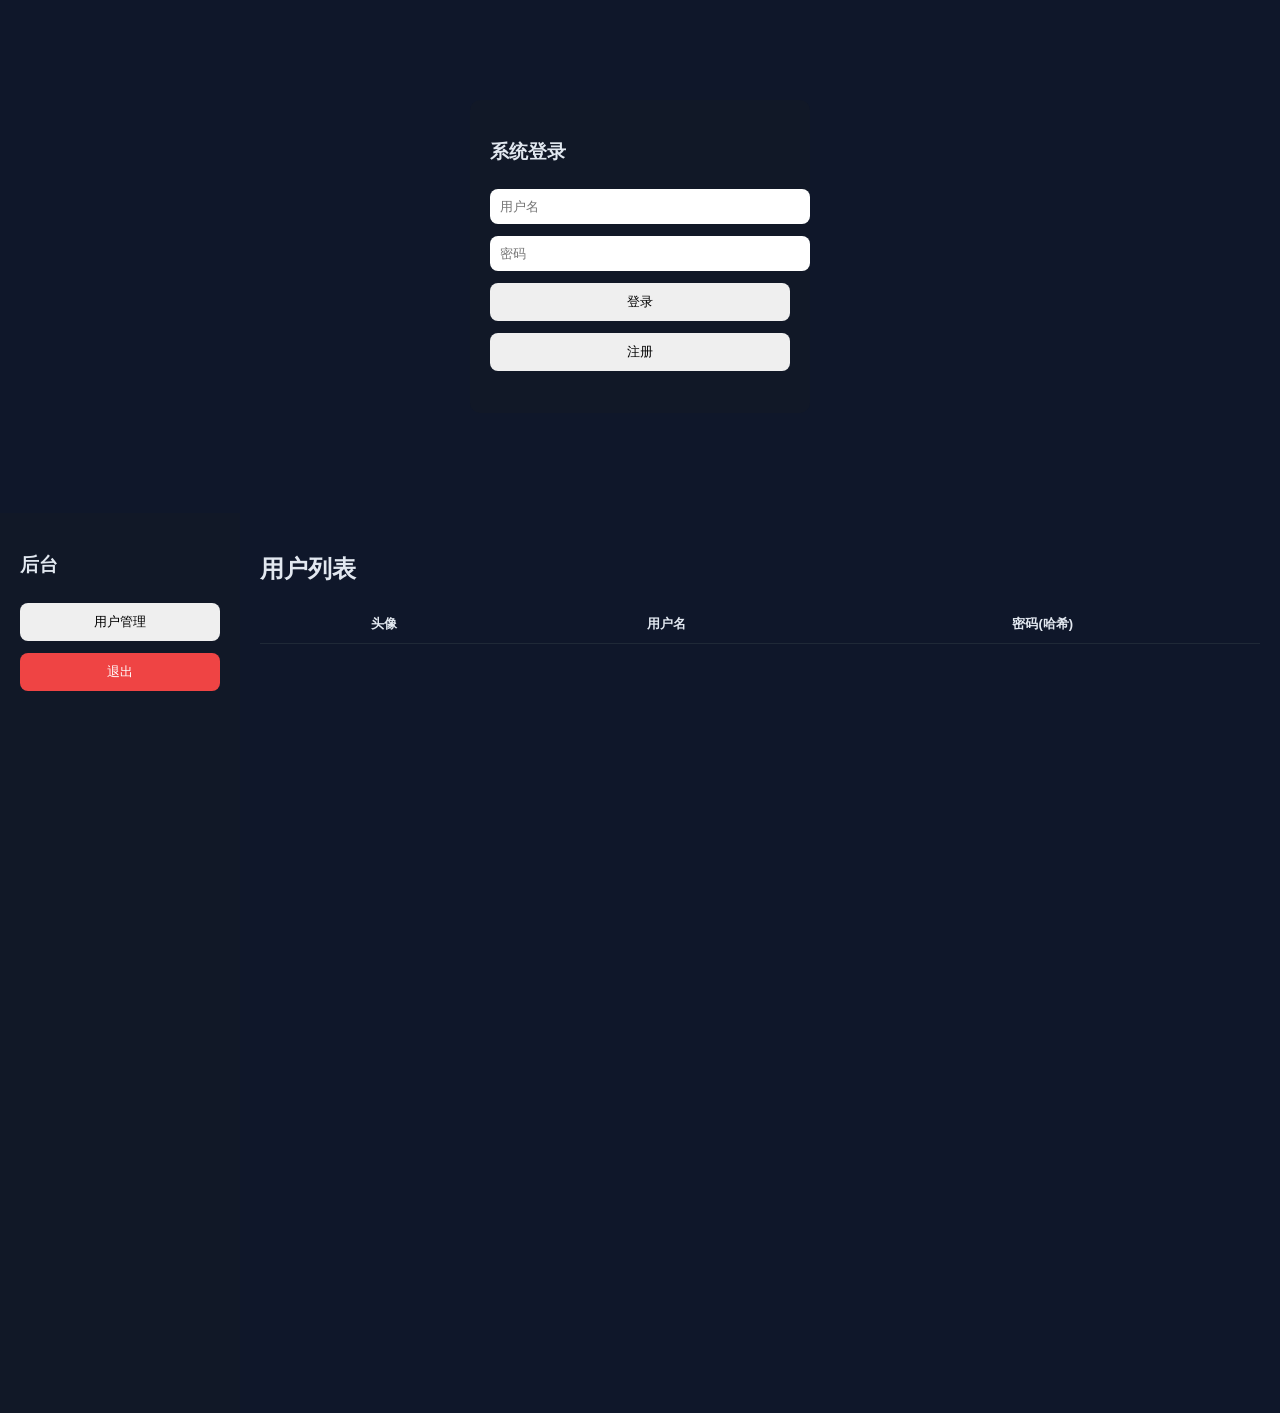
==== index.html @ eab83eaa "Update index.html" ====
<!DOCTYPE html>
<html lang="zh">
<head>
<meta charset="UTF-8">
<meta name="viewport" content="width=device-width, initial-scale=1.0">
<title>留白3.0</title>

<style>
body{
  margin:0;
  font-family: Arial;
  background:#0f172a;
  color:#e2e8f0;
}

.hidden{display:none;}

/* 登录 */
#loginBox{
  width:300px;
  margin:100px auto;
  background:#111827;
  padding:20px;
  border-radius:10px;
}

input,button{
  width:100%;
  padding:10px;
  margin:6px 0;
  border-radius:8px;
  border:none;
}

.primary{background:#3b82f6;color:#fff;cursor:pointer;}
.danger{background:#ef4444;color:#fff;cursor:pointer;}

/* 用户端 */
#userApp{
  text-align:center;
  padding:40px;
}

.avatar{
  width:80px;
  height:80px;
  border-radius:50%;
}

/* 后台 */
#adminApp{
  display:flex;
  height:100vh;
}

.sidebar{
  width:200px;
  background:#111827;
  padding:20px;
}

.main{
  flex:1;
  padding:20px;
  overflow:auto;
}

.table{
  width:100%;
  border-collapse:collapse;
}

.table th,.table td{
  padding:10px;
  border-bottom:1px solid #1f2937;
  font-size:13px;
}

.avatar-sm{
  width:30px;
  height:30px;
  border-radius:50%;
}

</style>
</head>
<body>

<!-- 登录 -->
<div id="loginBox">
  <h3>系统登录</h3>
  <input id="user" placeholder="用户名">
	<input id="pass" placeholder="密码">

	<button onclick="login()">登录</button>
	<button onclick="register()">注册</button>

	<p id="msg"></p>

	<script src="script.js"></script>
  <div id="msg"></div>
</div>

<!-- 用户端 -->
<div id="userApp" class="hidden">
  <img id="uAvatar" class="avatar">
  <h2 id="uName"></h2>
  <input type="file" id="avatarFile">

<button onclick="uploadAvatar()" style="
  width:100%;
  padding:10px;
  margin-top:8px;
  background:#22c55e;
  color:white;
  border:none;
  border-radius:8px;
">
上传头像
</button>
  <button class="danger" onclick="logout()">退出登录</button>
</div>

<!-- 管理后台 -->
<div id="adminApp" class="hidden">

  <div class="sidebar">
    <h3>后台</h3>
    <button onclick="loadUsers()">用户管理</button>
    <button class="danger" onclick="logout()">退出</button>
  </div>

  <div class="main">
    <h2>用户列表</h2>
    <table class="table">
      <thead>
        <tr>
          <th>头像</th>
          <th>用户名</th>
          <th>密码(哈希)</th>
        </tr>
      </thead>
      <tbody id="userTable"></tbody>
    </table>
  </div>

</div>

<script>
const API = "https://ceshi03.2750018830.workers.dev";

async function login(){

  const user = document.getElementById("user").value;
  const pass = document.getElementById("pass").value;

  const res = await fetch(API+"/login",{
    method:"POST",
    headers:{"Content-Type":"application/json"},
    body:JSON.stringify({user,pass})
  });

  const data = await res.json();

  if(!data.ok){
    document.getElementById("msg").innerText="登录失败";
    return;
  }

  localStorage.setItem("token",data.token);
  localStorage.setItem("user",data.user);

  route(data.user);
}

function route(user){

  document.getElementById("loginBox").classList.add("hidden");

  if(user === "admin"){
    document.getElementById("adminApp").classList.remove("hidden");
    loadUsers();
  }else{
    document.getElementById("userApp").classList.remove("hidden");
    document.getElementById("uName").innerText = user;
    document.getElementById("uAvatar").src = "https://api.dicebear.com/7.x/identicon/svg?seed="+user;
  }
}

async function loadUsers(){

  const res = await fetch(API+"/admin/users",{
    headers:{"Authorization":localStorage.getItem("token")}
  });

  const data = await res.json();

  if(!data.ok) return;

  document.getElementById("userTable").innerHTML = data.users.map(u=>`
    <tr>
      <td><img class='avatar-sm' src='${u.avatar || "https://api.dicebear.com/7.x/identicon/svg?seed="+u.username}'></td>
      <td>${u.username}</td>
      <td>${u.password}</td>
    </tr>
  `).join("");
}

function register(){
  alert("调用注册接口即可（可自行补全）");
}

function logout(){
  localStorage.clear();
  location.reload();
}

// 自动登录
window.onload = ()=>{
  const user = localStorage.getItem("user");
  const token = localStorage.getItem("token");

  if(user && token){
    route(user);
  }
};

</script>

</body>
</html>
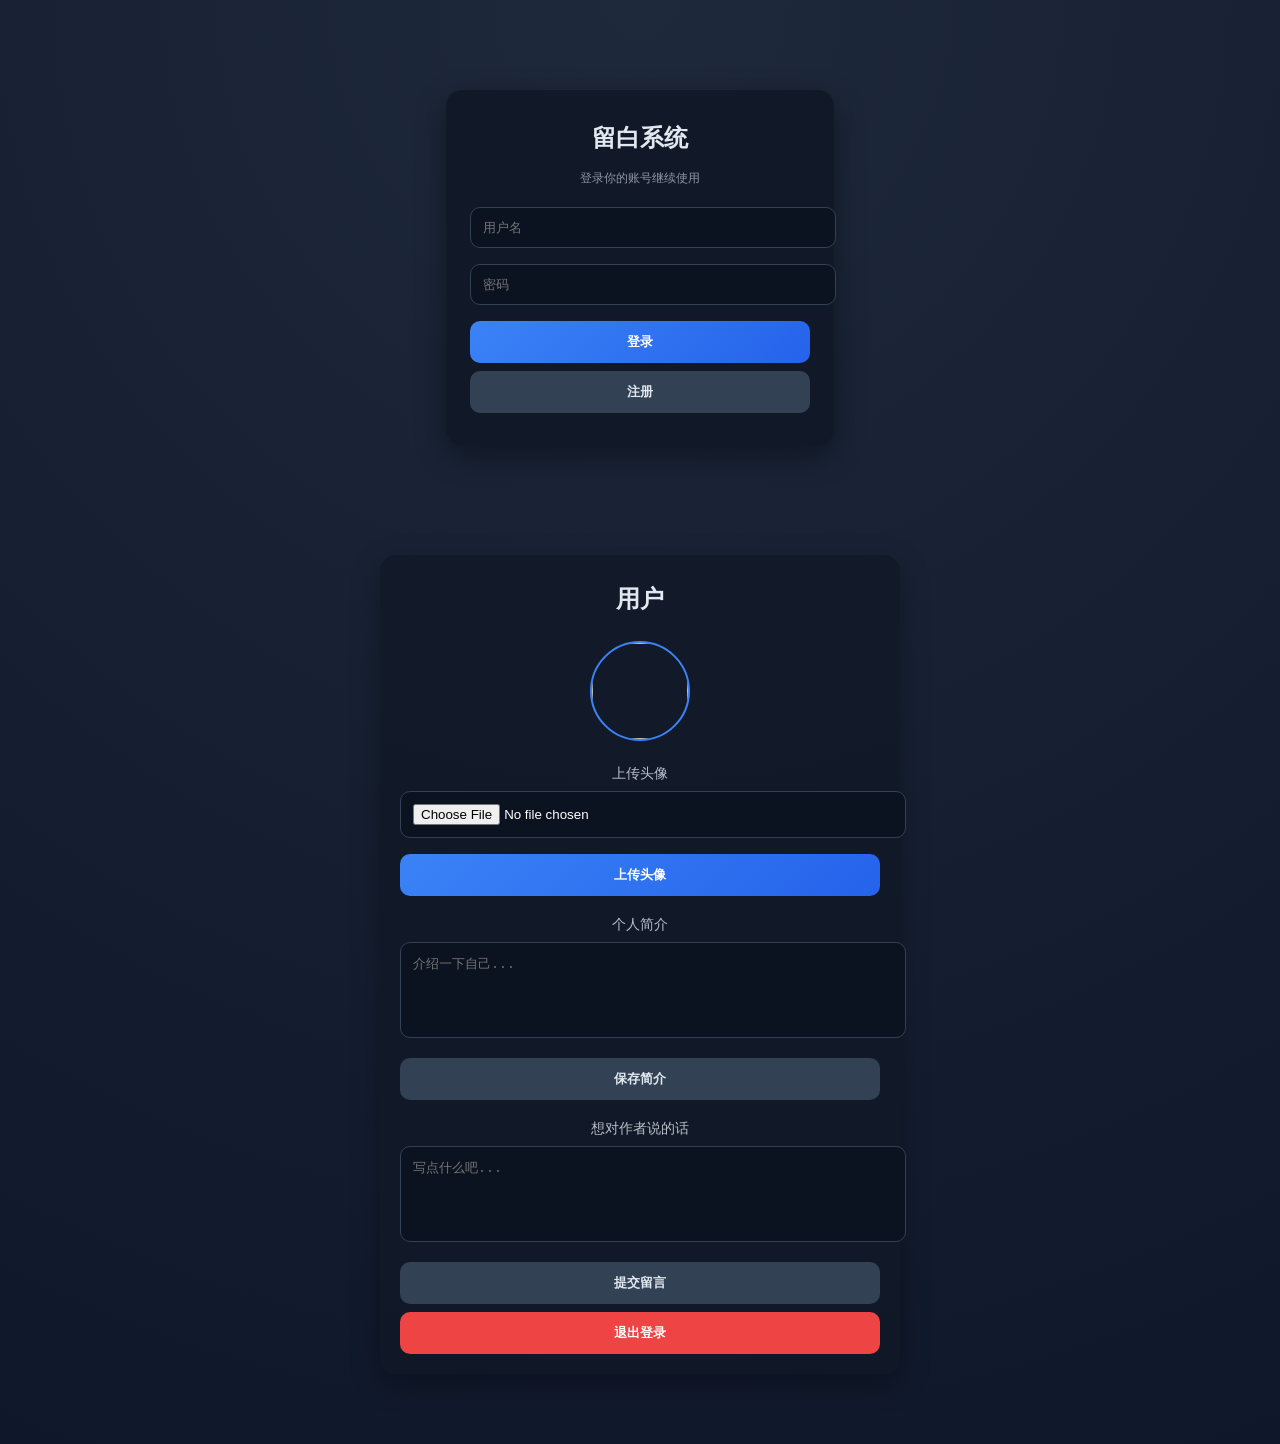
==== commit ac2c158b: "Update index.html" ====
--- a/index.html
+++ b/index.html
@@ -3,229 +3,165 @@
 <head>
 <meta charset="UTF-8">
 <meta name="viewport" content="width=device-width, initial-scale=1.0">
-<title>留白3.0</title>
+<title>留白系统 V2</title>
 
 <style>
 body{
   margin:0;
-  font-family: Arial;
-  background:#0f172a;
+  font-family: -apple-system, BlinkMacSystemFont, "Segoe UI", Arial;
+  background: radial-gradient(circle at top, #1e293b, #0f172a);
   color:#e2e8f0;
 }
 
-.hidden{display:none;}
-
-/* 登录 */
-#loginBox{
-  width:300px;
-  margin:100px auto;
-  background:#111827;
-  padding:20px;
-  border-radius:10px;
+/* ============ 登录卡片 ============ */
+#authBox{
+  width:340px;
+  margin:90px auto;
+  background:rgba(17,24,39,0.9);
+  padding:24px;
+  border-radius:16px;
+  box-shadow:0 10px 30px rgba(0,0,0,0.4);
+  backdrop-filter: blur(8px);
 }
 
-input,button{
-  width:100%;
-  padding:10px;
-  margin:6px 0;
-  border-radius:8px;
-  border:none;
+h2,h3{
+  margin:8px 0 16px;
+  text-align:center;
 }
 
-.primary{background:#3b82f6;color:#fff;cursor:pointer;}
-.danger{background:#ef4444;color:#fff;cursor:pointer;}
+input,textarea{
+  width:100%;
+  padding:12px;
+  margin:8px 0;
+  border-radius:10px;
+  border:1px solid #334155;
+  background:#0b1220;
+  color:#fff;
+  outline:none;
+}
 
-/* 用户端 */
-#userApp{
+textarea{
+  resize:none;
+  min-height:70px;
+}
+
+button{
+  width:100%;
+  padding:12px;
+  margin-top:8px;
+  border-radius:10px;
+  border:none;
+  cursor:pointer;
+  font-weight:bold;
+}
+
+.primary{
+  background:linear-gradient(135deg,#3b82f6,#2563eb);
+  color:white;
+}
+
+.secondary{
+  background:#334155;
+  color:#e2e8f0;
+}
+
+.danger{
+  background:#ef4444;
+  color:white;
+}
+
+/* ============ 用户主页 ============ */
+#userPage{
+  max-width:520px;
+  margin:50px auto;
   text-align:center;
-  padding:40px;
+  padding:20px;
+}
+
+.card{
+  background:rgba(17,24,39,0.8);
+  padding:20px;
+  border-radius:16px;
+  box-shadow:0 10px 30px rgba(0,0,0,0.3);
 }
 
 .avatar{
-  width:80px;
-  height:80px;
+  width:96px;
+  height:96px;
   border-radius:50%;
+  object-fit:cover;
+  border:2px solid #3b82f6;
+  margin-top:10px;
 }
 
-/* 后台 */
-#adminApp{
-  display:flex;
-  height:100vh;
+.section-title{
+  margin-top:20px;
+  font-size:14px;
+  opacity:0.8;
 }
 
-.sidebar{
-  width:200px;
-  background:#111827;
-  padding:20px;
+button:hover{
+  opacity:0.9;
 }
 
-.main{
-  flex:1;
-  padding:20px;
-  overflow:auto;
-}
-
-.table{
-  width:100%;
-  border-collapse:collapse;
-}
-
-.table th,.table td{
-  padding:10px;
-  border-bottom:1px solid #1f2937;
+/* 小提示 */
+#msg{
   font-size:13px;
-}
-
-.avatar-sm{
-  width:30px;
-  height:30px;
-  border-radius:50%;
+  color:#93c5fd;
+  text-align:center;
+  margin-top:8px;
 }
 
 </style>
 </head>
+
 <body>
 
-<!-- 登录 -->
-<div id="loginBox">
-  <h3>系统登录</h3>
-  <input id="user" placeholder="用户名">
-	<input id="pass" placeholder="密码">
+<!-- ============ 登录区 ============ -->
+<div id="authBox">
 
-	<button onclick="login()">登录</button>
-	<button onclick="register()">注册</button>
+  <h2>留白系统</h2>
+  <p style="text-align:center;font-size:12px;opacity:0.6;">
+    登录你的账号继续使用
+  </p>
 
-	<p id="msg"></p>
+  <input id="username" placeholder="用户名">
+  <input id="password" type="password" placeholder="密码">
 
-	<script src="script.js"></script>
+  <button class="primary" onclick="login()">登录</button>
+  <button class="secondary" onclick="register()">注册</button>
+
   <div id="msg"></div>
 </div>
 
-<!-- 用户端 -->
-<div id="userApp" class="hidden">
-  <img id="uAvatar" class="avatar">
-  <h2 id="uName"></h2>
-  <input type="file" id="avatarFile">
+<!-- ============ 用户主页 ============ -->
+<div id="userPage" class="hidden">
 
-<button onclick="uploadAvatar()" style="
-  width:100%;
-  padding:10px;
-  margin-top:8px;
-  background:#22c55e;
-  color:white;
-  border:none;
-  border-radius:8px;
-">
-上传头像
-</button>
-  <button class="danger" onclick="logout()">退出登录</button>
-</div>
+  <div class="card">
 
-<!-- 管理后台 -->
-<div id="adminApp" class="hidden">
+    <h2 id="name">用户</h2>
 
-  <div class="sidebar">
-    <h3>后台</h3>
-    <button onclick="loadUsers()">用户管理</button>
-    <button class="danger" onclick="logout()">退出</button>
-  </div>
+    <img id="avatar" class="avatar">
 
-  <div class="main">
-    <h2>用户列表</h2>
-    <table class="table">
-      <thead>
-        <tr>
-          <th>头像</th>
-          <th>用户名</th>
-          <th>密码(哈希)</th>
-        </tr>
-      </thead>
-      <tbody id="userTable"></tbody>
-    </table>
+    <div class="section-title">上传头像</div>
+    <input type="file" id="avatarFile">
+    <button class="primary" onclick="uploadAvatar()">上传头像</button>
+
+    <div class="section-title">个人简介</div>
+    <textarea id="bio" placeholder="介绍一下自己..."></textarea>
+    <button class="secondary" onclick="saveBio()">保存简介</button>
+
+    <div class="section-title">想对作者说的话</div>
+    <textarea id="msgToAuthor" placeholder="写点什么吧..."></textarea>
+    <button class="secondary" onclick="saveMsg()">提交留言</button>
+
+    <button class="danger" onclick="logout()">退出登录</button>
+
   </div>
 
 </div>
 
-<script>
-const API = "https://ceshi03.2750018830.workers.dev";
-
-async function login(){
-
-  const user = document.getElementById("user").value;
-  const pass = document.getElementById("pass").value;
-
-  const res = await fetch(API+"/login",{
-    method:"POST",
-    headers:{"Content-Type":"application/json"},
-    body:JSON.stringify({user,pass})
-  });
-
-  const data = await res.json();
-
-  if(!data.ok){
-    document.getElementById("msg").innerText="登录失败";
-    return;
-  }
-
-  localStorage.setItem("token",data.token);
-  localStorage.setItem("user",data.user);
-
-  route(data.user);
-}
-
-function route(user){
-
-  document.getElementById("loginBox").classList.add("hidden");
-
-  if(user === "admin"){
-    document.getElementById("adminApp").classList.remove("hidden");
-    loadUsers();
-  }else{
-    document.getElementById("userApp").classList.remove("hidden");
-    document.getElementById("uName").innerText = user;
-    document.getElementById("uAvatar").src = "https://api.dicebear.com/7.x/identicon/svg?seed="+user;
-  }
-}
-
-async function loadUsers(){
-
-  const res = await fetch(API+"/admin/users",{
-    headers:{"Authorization":localStorage.getItem("token")}
-  });
-
-  const data = await res.json();
-
-  if(!data.ok) return;
-
-  document.getElementById("userTable").innerHTML = data.users.map(u=>`
-    <tr>
-      <td><img class='avatar-sm' src='${u.avatar || "https://api.dicebear.com/7.x/identicon/svg?seed="+u.username}'></td>
-      <td>${u.username}</td>
-      <td>${u.password}</td>
-    </tr>
-  `).join("");
-}
-
-function register(){
-  alert("调用注册接口即可（可自行补全）");
-}
-
-function logout(){
-  localStorage.clear();
-  location.reload();
-}
-
-// 自动登录
-window.onload = ()=>{
-  const user = localStorage.getItem("user");
-  const token = localStorage.getItem("token");
-
-  if(user && token){
-    route(user);
-  }
-};
-
-</script>
+<script src="script.js"></script>
 
 </body>
 </html>
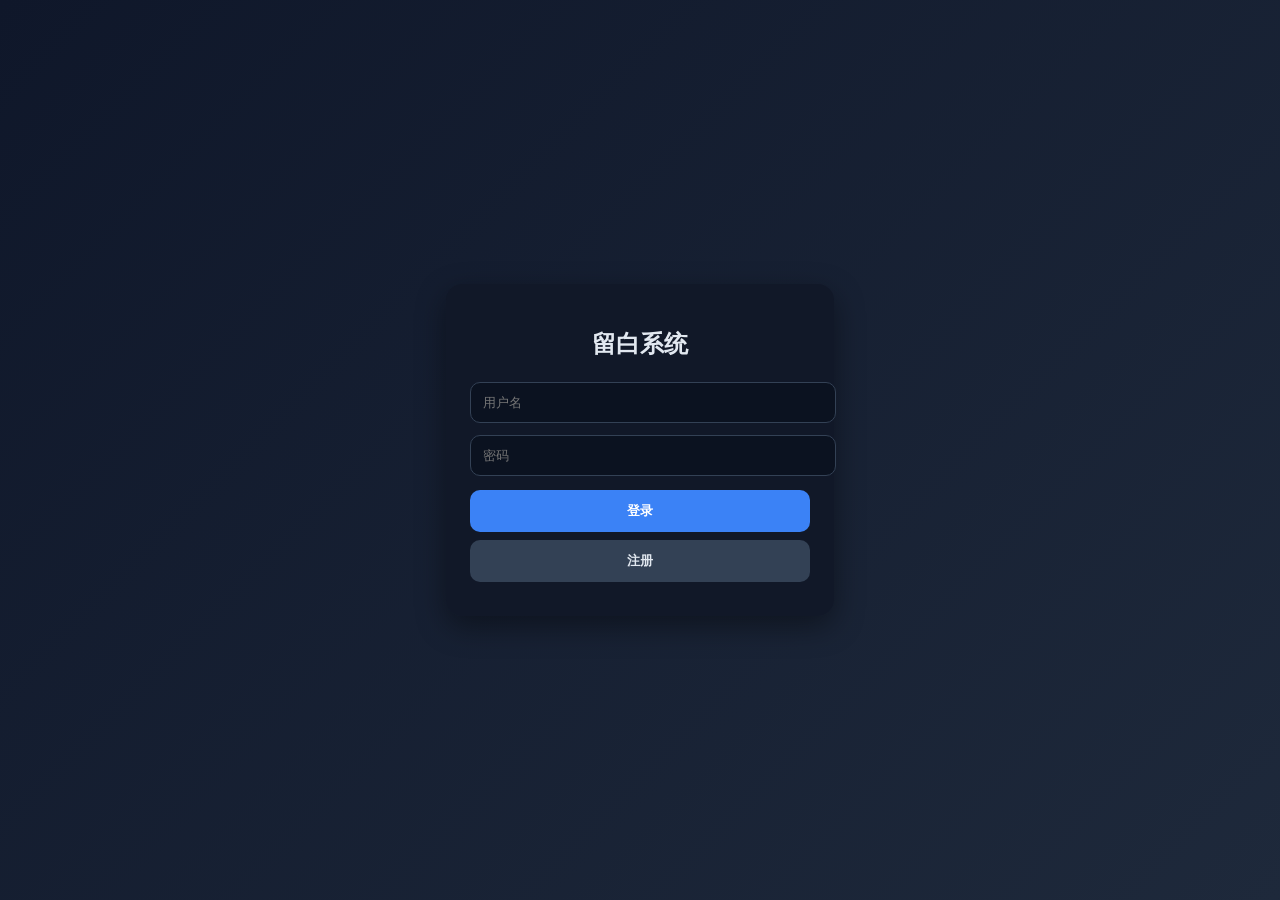
==== commit f4f67a2d: "Update index.html" ====
--- a/index.html
+++ b/index.html
@@ -3,36 +3,37 @@
 <head>
 <meta charset="UTF-8">
 <meta name="viewport" content="width=device-width, initial-scale=1.0">
-<title>留白系统 V2</title>
+<title>这是一个网站- 登录</title>
 
 <style>
 body{
   margin:0;
-  font-family: -apple-system, BlinkMacSystemFont, "Segoe UI", Arial;
-  background: radial-gradient(circle at top, #1e293b, #0f172a);
+  font-family: Arial;
+  background: linear-gradient(135deg,#0f172a,#1e293b);
   color:#e2e8f0;
+  height:100vh;
+  display:flex;
+  align-items:center;
+  justify-content:center;
 }
 
-/* ============ 登录卡片 ============ */
-#authBox{
+.box{
   width:340px;
-  margin:90px auto;
   background:rgba(17,24,39,0.9);
   padding:24px;
   border-radius:16px;
   box-shadow:0 10px 30px rgba(0,0,0,0.4);
-  backdrop-filter: blur(8px);
 }
 
-h2,h3{
-  margin:8px 0 16px;
+h2{
   text-align:center;
+  margin-bottom:16px;
 }
 
-input,textarea{
+input{
   width:100%;
   padding:12px;
-  margin:8px 0;
+  margin:6px 0;
   border-radius:10px;
   border:1px solid #334155;
   background:#0b1220;
@@ -40,23 +41,18 @@
   outline:none;
 }
 
-textarea{
-  resize:none;
-  min-height:70px;
-}
-
 button{
   width:100%;
   padding:12px;
   margin-top:8px;
+  border:none;
   border-radius:10px;
-  border:none;
   cursor:pointer;
   font-weight:bold;
 }
 
 .primary{
-  background:linear-gradient(135deg,#3b82f6,#2563eb);
+  background:#3b82f6;
   color:white;
 }
 
@@ -65,103 +61,116 @@
   color:#e2e8f0;
 }
 
-.danger{
-  background:#ef4444;
-  color:white;
+#msg{
+  text-align:center;
+  font-size:13px;
+  margin-top:10px;
+  color:#93c5fd;
 }
-
-/* ============ 用户主页 ============ */
-#userPage{
-  max-width:520px;
-  margin:50px auto;
-  text-align:center;
-  padding:20px;
-}
-
-.card{
-  background:rgba(17,24,39,0.8);
-  padding:20px;
-  border-radius:16px;
-  box-shadow:0 10px 30px rgba(0,0,0,0.3);
-}
-
-.avatar{
-  width:96px;
-  height:96px;
-  border-radius:50%;
-  object-fit:cover;
-  border:2px solid #3b82f6;
-  margin-top:10px;
-}
-
-.section-title{
-  margin-top:20px;
-  font-size:14px;
-  opacity:0.8;
-}
-
-button:hover{
-  opacity:0.9;
-}
-
-/* 小提示 */
-#msg{
-  font-size:13px;
-  color:#93c5fd;
-  text-align:center;
-  margin-top:8px;
-}
-
 </style>
 </head>
 
 <body>
 
-<!-- ============ 登录区 ============ -->
-<div id="authBox">
+<div class="box">
 
   <h2>留白系统</h2>
-  <p style="text-align:center;font-size:12px;opacity:0.6;">
-    登录你的账号继续使用
-  </p>
 
-  <input id="username" placeholder="用户名">
-  <input id="password" type="password" placeholder="密码">
+  <input id="u" placeholder="用户名">
+  <input id="p" type="password" placeholder="密码">
 
   <button class="primary" onclick="login()">登录</button>
   <button class="secondary" onclick="register()">注册</button>
 
   <div id="msg"></div>
-</div>
-
-<!-- ============ 用户主页 ============ -->
-<div id="userPage" class="hidden">
-
-  <div class="card">
-
-    <h2 id="name">用户</h2>
-
-    <img id="avatar" class="avatar">
-
-    <div class="section-title">上传头像</div>
-    <input type="file" id="avatarFile">
-    <button class="primary" onclick="uploadAvatar()">上传头像</button>
-
-    <div class="section-title">个人简介</div>
-    <textarea id="bio" placeholder="介绍一下自己..."></textarea>
-    <button class="secondary" onclick="saveBio()">保存简介</button>
-
-    <div class="section-title">想对作者说的话</div>
-    <textarea id="msgToAuthor" placeholder="写点什么吧..."></textarea>
-    <button class="secondary" onclick="saveMsg()">提交留言</button>
-
-    <button class="danger" onclick="logout()">退出登录</button>
-
-  </div>
 
 </div>
 
-<script src="script.js"></script>
+<script>
+const API = "/";
+
+
+// ================= 注册 =================
+async function register(){
+
+  const user = u.value.trim();
+  const pass = p.value.trim();
+
+  if(!user || !pass){
+    msg.innerText = "不能为空";
+    return;
+  }
+
+  const res = await fetch(API+"register",{
+    method:"POST",
+    headers:{"Content-Type":"application/json"},
+    body:JSON.stringify({user,pass})
+  });
+
+  const d = await res.json();
+
+  msg.innerText = d.ok ? "注册成功" : (d.msg || "失败");
+}
+
+
+// ================= 登录 =================
+async function login(){
+
+  const user = u.value.trim();
+  const pass = p.value.trim();
+
+  const res = await fetch(API+"login",{
+    method:"POST",
+    headers:{"Content-Type":"application/json"},
+    body:JSON.stringify({user,pass})
+  });
+
+  const d = await res.json();
+
+  if(!d.ok){
+    msg.innerText = "登录失败";
+    return;
+  }
+
+  localStorage.setItem("token", d.token);
+  localStorage.setItem("user", d.user);
+
+  // 分流
+  if(d.user === "admin"){
+    location.href = "/admin";
+  }else{
+    location.href = "/user";
+  }
+}
+
+
+// ================= 自动登录 =================
+window.onload = async () => {
+
+  const token = localStorage.getItem("token");
+  const user = localStorage.getItem("user");
+
+  if(!token || !user) return;
+
+  const res = await fetch(API+"me",{
+    headers:{Authorization:token}
+  });
+
+  const d = await res.json();
+
+  if(!d.ok){
+    localStorage.clear();
+    return;
+  }
+
+  if(user === "admin"){
+    location.href = "/admin";
+  }else{
+    location.href = "/user";
+  }
+};
+
+</script>
 
 </body>
 </html>
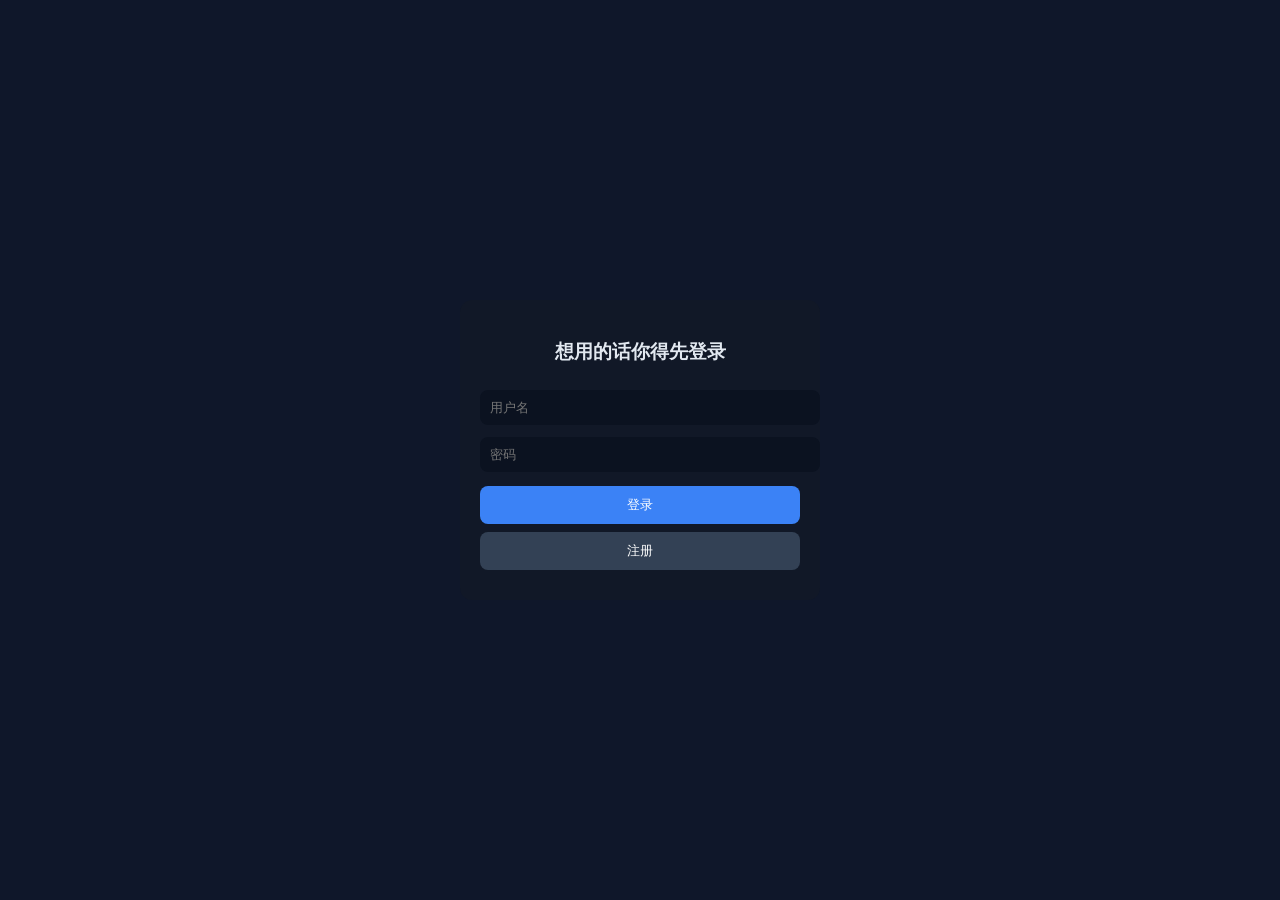
==== commit 8fcebac9: "Update index.html" ====
--- a/index.html
+++ b/index.html
@@ -3,68 +3,53 @@
 <head>
 <meta charset="UTF-8">
 <meta name="viewport" content="width=device-width, initial-scale=1.0">
-<title>这是一个网站- 登录</title>
+<title>这是一个网站</title>
 
 <style>
 body{
   margin:0;
-  font-family: Arial;
-  background: linear-gradient(135deg,#0f172a,#1e293b);
+  font-family:Arial;
+  background:#0f172a;
   color:#e2e8f0;
+  display:flex;
+  justify-content:center;
+  align-items:center;
   height:100vh;
-  display:flex;
-  align-items:center;
-  justify-content:center;
 }
 
 .box{
-  width:340px;
-  background:rgba(17,24,39,0.9);
-  padding:24px;
-  border-radius:16px;
-  box-shadow:0 10px 30px rgba(0,0,0,0.4);
-}
-
-h2{
-  text-align:center;
-  margin-bottom:16px;
+  width:320px;
+  background:#111827;
+  padding:20px;
+  border-radius:12px;
 }
 
 input{
   width:100%;
-  padding:12px;
+  padding:10px;
   margin:6px 0;
-  border-radius:10px;
-  border:1px solid #334155;
+  border-radius:8px;
+  border:none;
   background:#0b1220;
-  color:#fff;
-  outline:none;
+  color:white;
 }
 
 button{
   width:100%;
-  padding:12px;
+  padding:10px;
   margin-top:8px;
   border:none;
-  border-radius:10px;
+  border-radius:8px;
   cursor:pointer;
-  font-weight:bold;
 }
 
-.primary{
-  background:#3b82f6;
-  color:white;
-}
-
-.secondary{
-  background:#334155;
-  color:#e2e8f0;
-}
+.login{background:#3b82f6;color:white;}
+.register{background:#334155;color:white;}
 
 #msg{
   text-align:center;
+  margin-top:10px;
   font-size:13px;
-  margin-top:10px;
   color:#93c5fd;
 }
 </style>
@@ -74,21 +59,20 @@
 
 <div class="box">
 
-  <h2>留白系统</h2>
+  <h3 style="text-align:center;">想用的话你得先登录</h3>
 
   <input id="u" placeholder="用户名">
   <input id="p" type="password" placeholder="密码">
 
-  <button class="primary" onclick="login()">登录</button>
-  <button class="secondary" onclick="register()">注册</button>
+  <button class="login" onclick="login()">登录</button>
+  <button class="register" onclick="register()">注册</button>
 
   <div id="msg"></div>
 
 </div>
 
 <script>
-const API = "/";
-
+const API = "/api"; // ⚠️ 核心修复点
 
 // ================= 注册 =================
 async function register(){
@@ -101,15 +85,21 @@
     return;
   }
 
-  const res = await fetch(API+"register",{
-    method:"POST",
-    headers:{"Content-Type":"application/json"},
-    body:JSON.stringify({user,pass})
-  });
+  try{
 
-  const d = await res.json();
+    const res = await fetch(API + "/register", {
+      method:"POST",
+      headers:{"Content-Type":"application/json"},
+      body:JSON.stringify({user,pass})
+    });
 
-  msg.innerText = d.ok ? "注册成功" : (d.msg || "失败");
+    const d = await res.json();
+
+    msg.innerText = d.ok ? "注册成功" : (d.msg || "失败");
+
+  }catch(e){
+    msg.innerText = "网络错误";
+  }
 }
 
 
@@ -119,27 +109,33 @@
   const user = u.value.trim();
   const pass = p.value.trim();
 
-  const res = await fetch(API+"login",{
-    method:"POST",
-    headers:{"Content-Type":"application/json"},
-    body:JSON.stringify({user,pass})
-  });
-
-  const d = await res.json();
-
-  if(!d.ok){
-    msg.innerText = "登录失败";
+  if(!user || !pass){
+    msg.innerText = "不能为空";
     return;
   }
 
-  localStorage.setItem("token", d.token);
-  localStorage.setItem("user", d.user);
+  try{
 
-  // 分流
-  if(d.user === "admin"){
-    location.href = "/admin";
-  }else{
-    location.href = "/user";
+    const res = await fetch(API + "/login", {
+      method:"POST",
+      headers:{"Content-Type":"application/json"},
+      body:JSON.stringify({user,pass})
+    });
+
+    const d = await res.json();
+
+    if(!d.ok){
+      msg.innerText = "登录失败";
+      return;
+    }
+
+    localStorage.setItem("token", d.token);
+    localStorage.setItem("user", d.user);
+
+    location.href = (d.user === "admin") ? "/admin" : "/user";
+
+  }catch(e){
+    msg.innerText = "网络错误";
   }
 }
 
@@ -152,24 +148,25 @@
 
   if(!token || !user) return;
 
-  const res = await fetch(API+"me",{
-    headers:{Authorization:token}
-  });
+  try{
 
-  const d = await res.json();
+    const res = await fetch(API + "/me", {
+      headers:{Authorization:token}
+    });
 
-  if(!d.ok){
+    const d = await res.json();
+
+    if(!d.ok){
+      localStorage.clear();
+      return;
+    }
+
+    location.href = (user === "admin") ? "/admin" : "/user";
+
+  }catch(e){
     localStorage.clear();
-    return;
-  }
-
-  if(user === "admin"){
-    location.href = "/admin";
-  }else{
-    location.href = "/user";
   }
 };
-
 </script>
 
 </body>
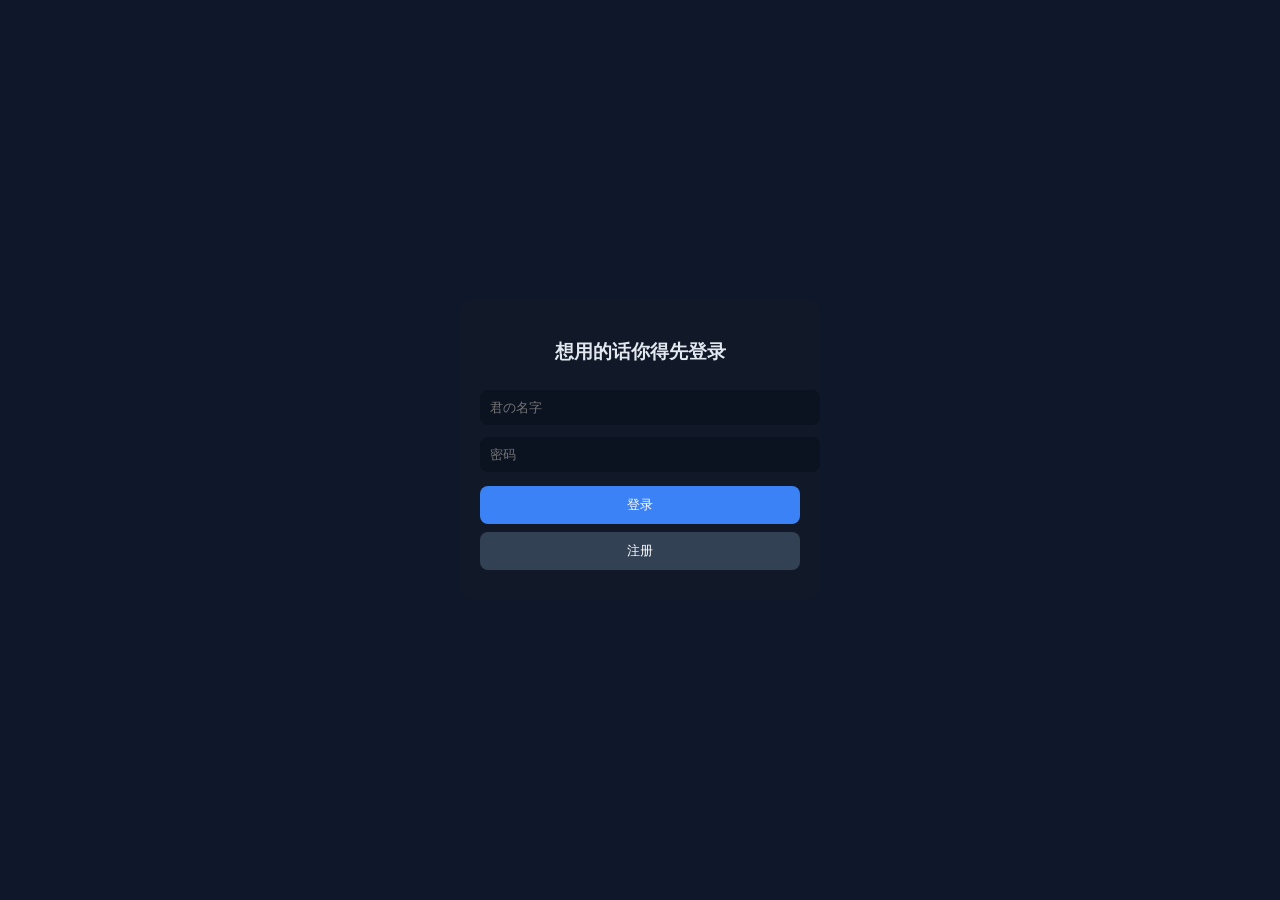
==== commit 39a41162: "Update index.html" ====
--- a/index.html
+++ b/index.html
@@ -61,7 +61,7 @@
 
   <h3 style="text-align:center;">想用的话你得先登录</h3>
 
-  <input id="u" placeholder="用户名">
+  <input id="u" placeholder="君の名字">
   <input id="p" type="password" placeholder="密码">
 
   <button class="login" onclick="login()">登录</button>
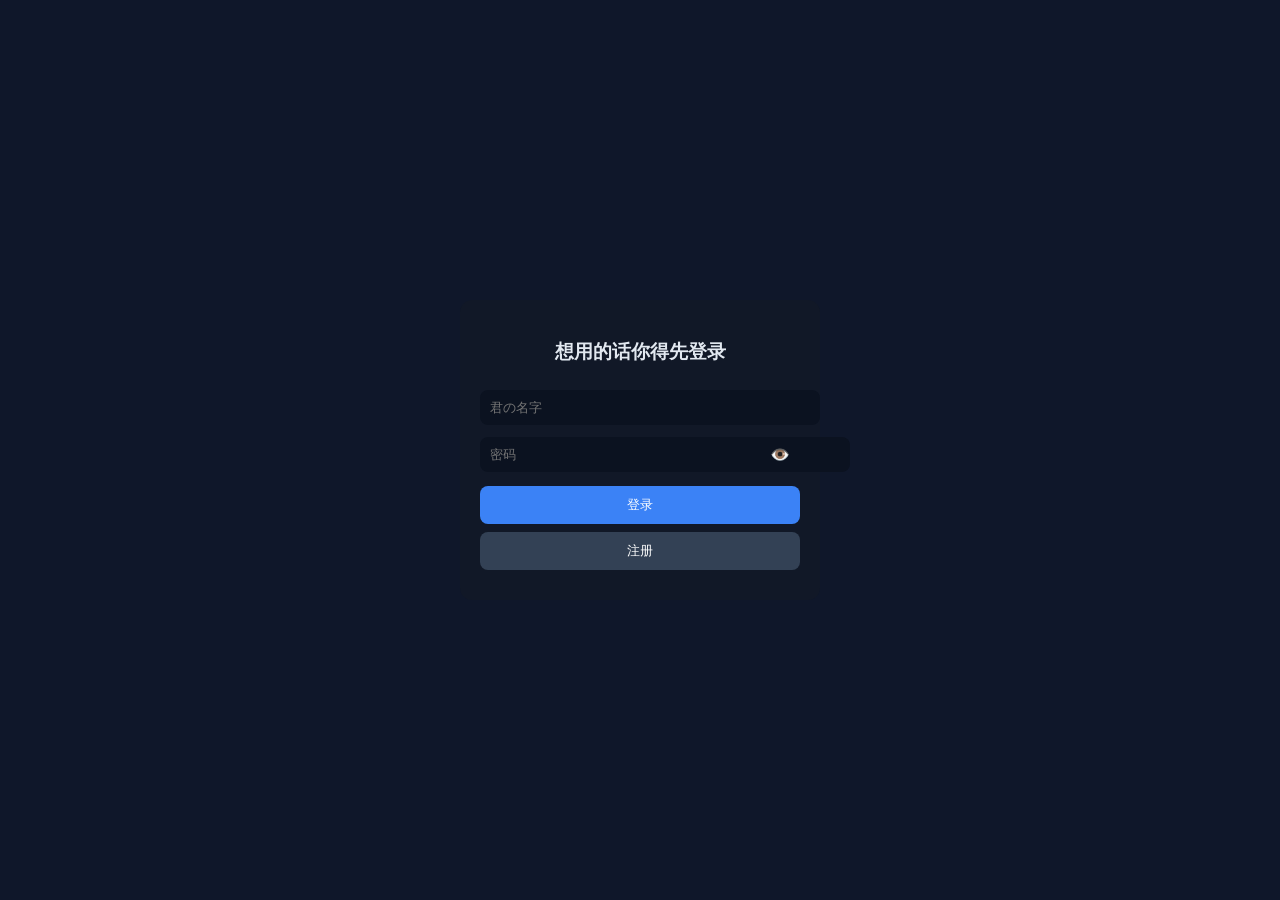
==== commit f3a2d58c: "Update index.html" ====
--- a/index.html
+++ b/index.html
@@ -62,7 +62,21 @@
   <h3 style="text-align:center;">想用的话你得先登录</h3>
 
   <input id="u" placeholder="君の名字">
-  <input id="p" type="password" placeholder="密码">
+  <div style="position:relative;">
+  <input id="p" type="password" placeholder="密码" style="padding-right:40px;">
+
+  <span onclick="togglePwd()" 
+        style="
+          position:absolute;
+          right:10px;
+          top:50%;
+          transform:translateY(-50%);
+          cursor:pointer;
+          user-select:none;
+        ">
+    👁️
+  </span>
+</div>
 
   <button class="login" onclick="login()">登录</button>
   <button class="register" onclick="register()">注册</button>
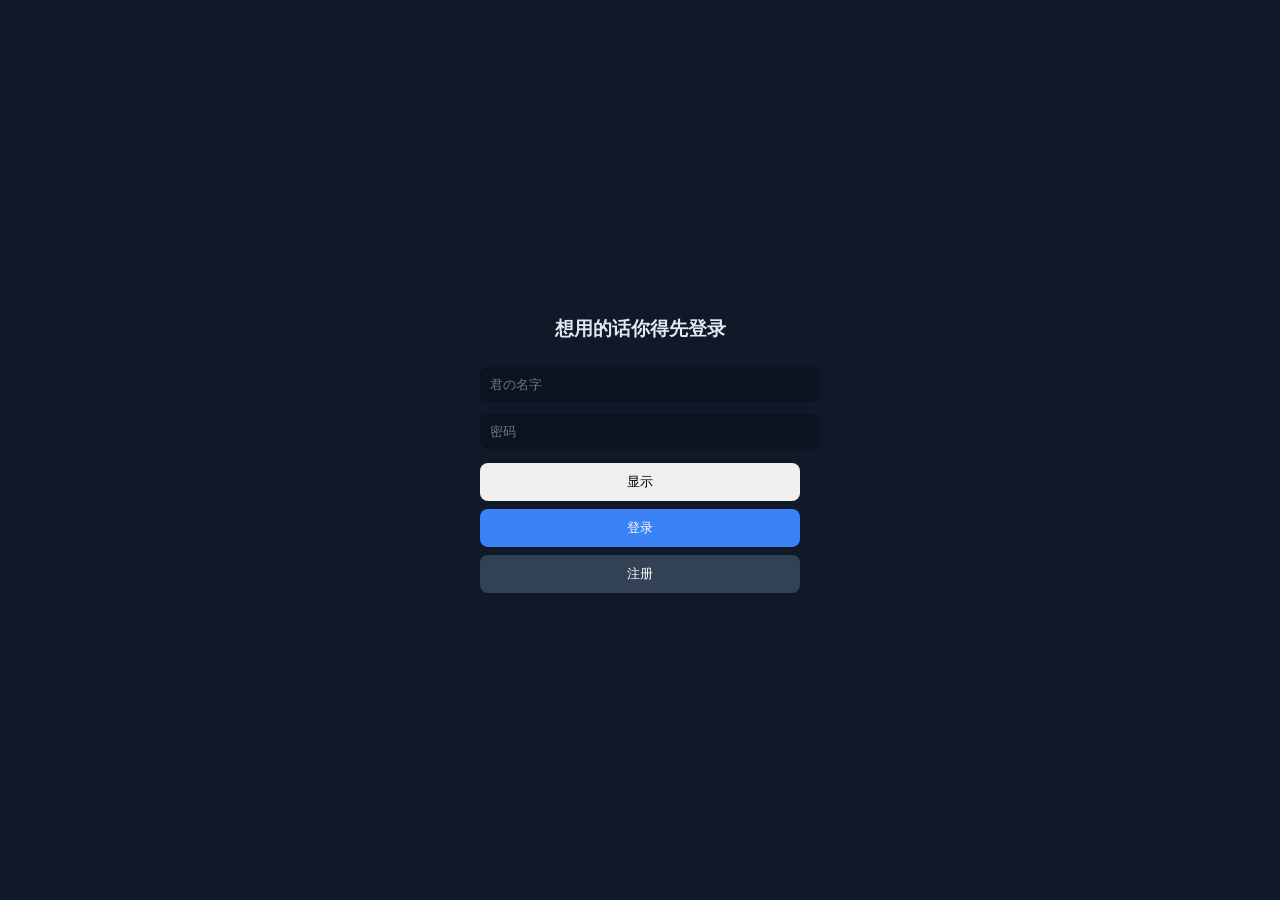
==== commit 44d689be: "Update index.html" ====
--- a/index.html
+++ b/index.html
@@ -62,20 +62,12 @@
   <h3 style="text-align:center;">想用的话你得先登录</h3>
 
   <input id="u" placeholder="君の名字">
-  <div style="position:relative;">
-  <input id="p" type="password" placeholder="密码" style="padding-right:40px;">
+  <div class="pwd-box">
+  <input id="p" type="password" placeholder="密码">
 
-  <span onclick="togglePwd()" 
-        style="
-          position:absolute;
-          right:10px;
-          top:50%;
-          transform:translateY(-50%);
-          cursor:pointer;
-          user-select:none;
-        ">
-    👁️
-  </span>
+  <button type="button" onclick="togglePwd()" id="eyeBtn">
+    显示
+  </button>
 </div>
 
   <button class="login" onclick="login()">登录</button>
